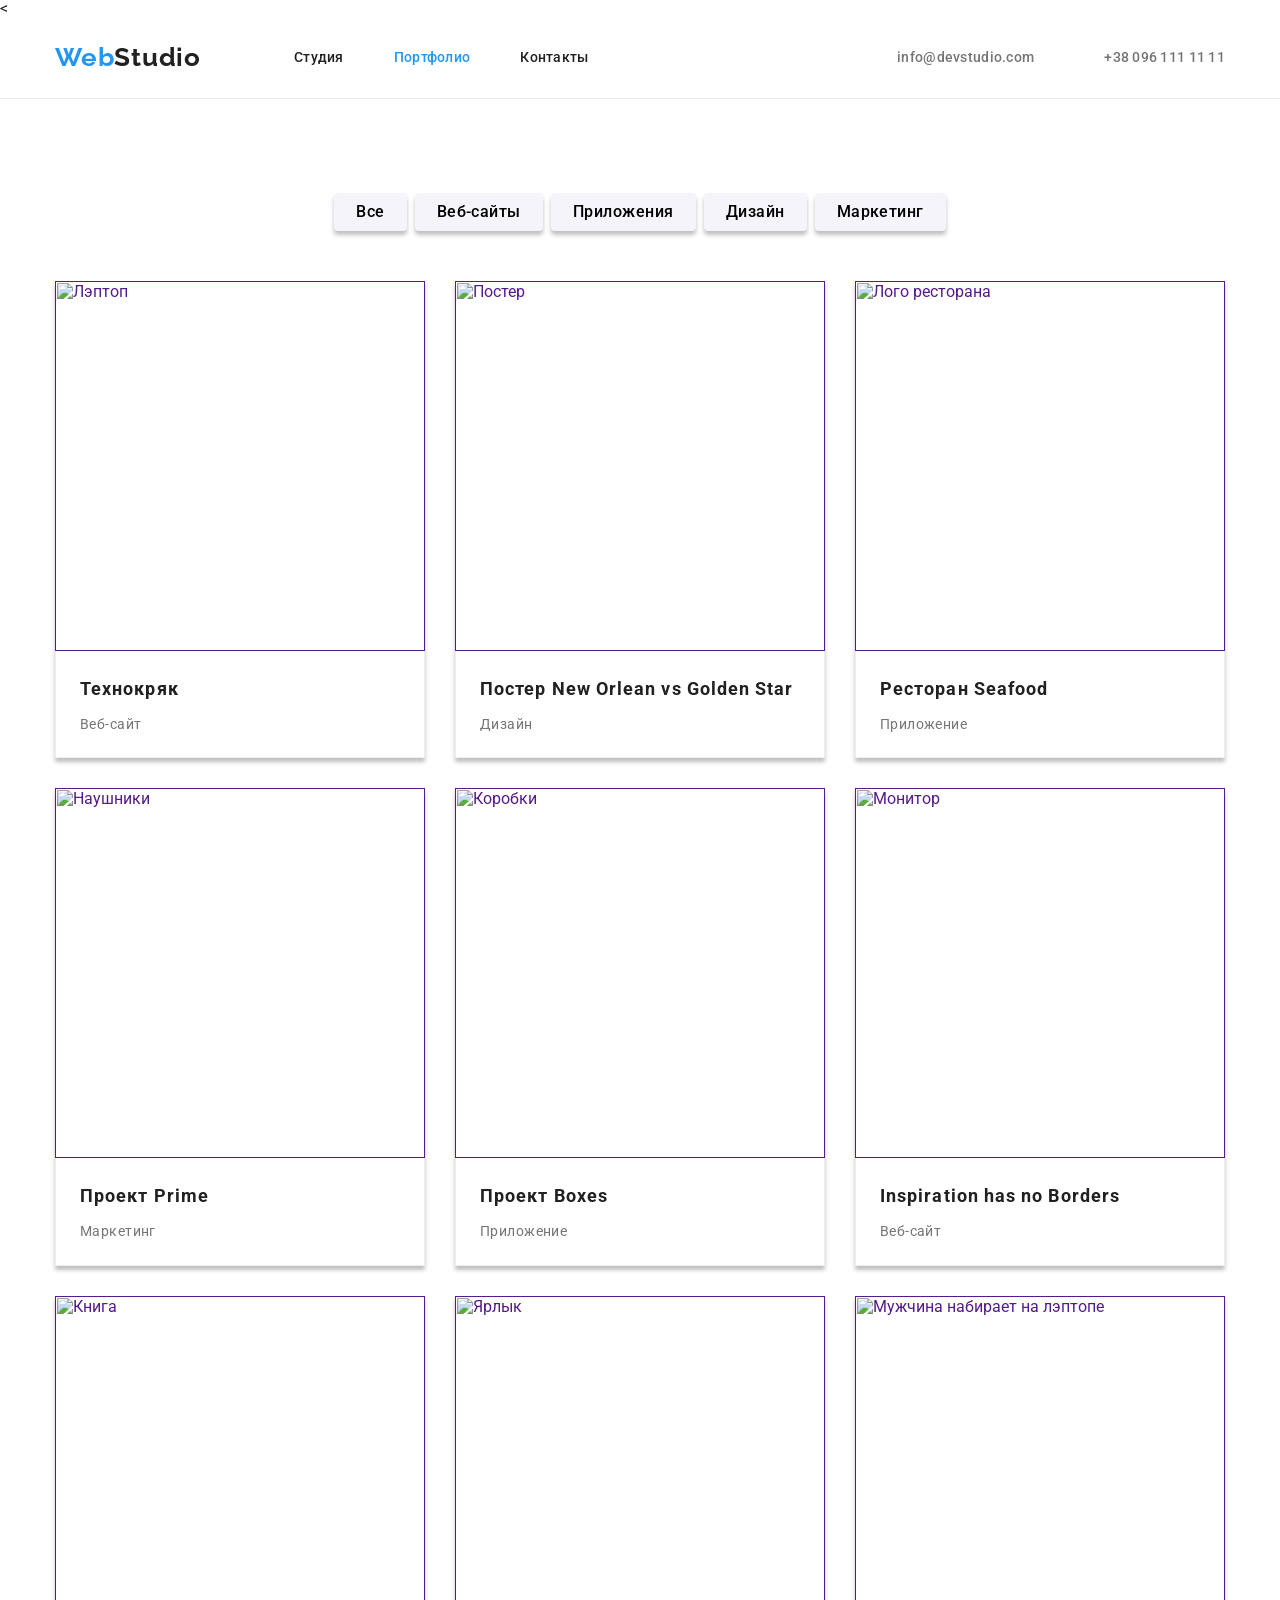
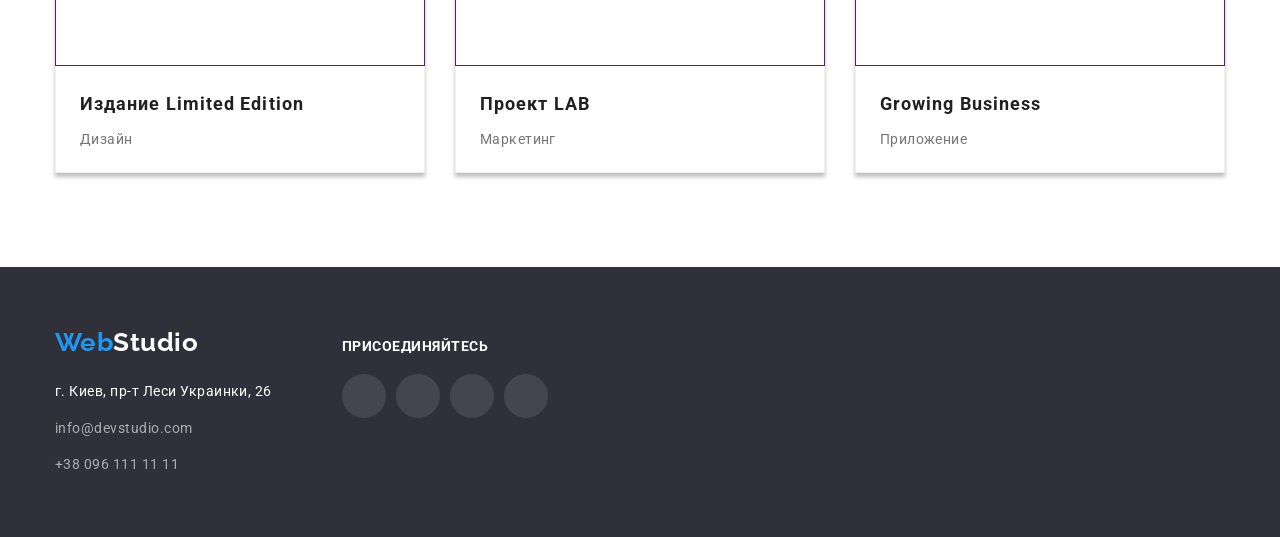
==== portfolio.html @ f44dfb3b "створює goit-markup-hw-05" ====
<<!DOCTYPE html>
<head>
  <meta charset="UTF-8" />
  <meta http-equiv="X-UA-Compatible" content="IE=edge" />
  <meta name="viewport" content="width=device-width, initial-scale=1.0" />
  <title>WebStudio</title>
  <link href="https://fonts.googleapis.com/css2?family=Raleway:wght@700&family=Roboto:wght@400;500;700;900&display=swap"
    rel="stylesheet" />
  <link rel="stylesheet" href="https://cdnjs.cloudflare.com/ajax/libs/modern-normalize/1.1.0/modern-normalize.min.css"
    integrity="sha512-wpPYUAdjBVSE4KJnH1VR1HeZfpl1ub8YT/NKx4PuQ5NmX2tKuGu6U/JRp5y+Y8XG2tV+wKQpNHVUX03MfMFn9Q=="
    crossorigin="anonymous" referrerpolicy="no-referrer" />
  <link rel="stylesheet" href="./css/styles.css" />
</head>

<body>
  <header class="header">
    <div class="container">
      <nav class="header-nav">
        <a class="header-logo link" href="./index.html" lang="en"><span class="part-logo link">Web</span>Studio</a>
        <ul class="header-list list">
          <li class="header-item">
            <a href="./index.html" class="header-link link">Студия</a>
          </li>
          <li class="header-item">
            <a href="./portfolio.html" class="header-link link current">Портфолио</a>
          </li>
          <li class="header-item">
            <a href="" class="header-link link">Контакты</a>
          </li>
        </ul>
      </nav>
      <ul class="header-contacts list">
        <li class="header-item">
          <a href="mailto:info@devstudio.com" lang="en" class="header-contacts-link link">
            <svg class="header-contacts-icon" width="16" height="12">
              <use href="./images/icon.svg#icon-mail"></use>
            </svg>info@devstudio.com</a>
        </li>
        <li class="header-item">
          <a href="tel:+380961111111" class="header-contacts-link link">
            <svg class="header-contacts-icon" width="10" height="16">
              <use href="./images/icon.svg#icon-telephone"></use>
            </svg>+38 096 111 11 11
          </a>
        </li>
      </ul>
    </div>
  </header>
  <main>
    <section class="portfolio section">
      <div class="container">
        <h1 class="visually-hidden">Портфолио</h1>
        <h2 class="visually-hidden">Фильтры</h2>
        <ul class="portfolio-buttons list">
          <li class="button-item">
            <button type="button" class="portfolio-btn">Все</button>
          </li>
          <li class="button-item">
            <button type="button" class="portfolio-btn">Веб-сайты</button>
          </li>
          <li class="button-item">
            <button type="button" class="portfolio-btn">Приложения</button>
          </li>
          <li class="button-item">
            <button type="button" class="portfolio-btn">Дизайн</button>
          </li>
          <li class="button-item">
            <button type="button" class="portfolio-btn">Маркетинг</button>
          </li>
        </ul>
        <h2 class="visually-hidden">Наши проекты</h2>
        <ul class="portfolio-list list">
          <li class="portfolio-item">
            <a href="" class="portfolio-link link">
              <img src="./images/portfolio/website-techno.jpg" alt="Лэптоп" width="370" />
              <div class="card-subscribe">
                <h3 class="porfolio-subtitle">Технокряк</h3>
                <p class="portfolio-text">Веб-сайт</p>
              </div>
            </a>
          </li>
          <li class="portfolio-item">
            <a href="" class="portfolio-link link">
              <img src="./images/portfolio/design-poster.jpg" alt="Постер" width="370" />
              <div class="card-subscribe">
                <h3 class="porfolio-subtitle">Постер New Orlean vs Golden Star</h3>
                <p class="portfolio-text">Дизайн</p>
              </div>
            </a>
          </li>
          <li class="portfolio-item">
            <a href="" class="portfolio-link link">
              <img src="./images/portfolio/app-seafood.jpg" alt="Лого ресторана" width="370" />
              <div class="card-subscribe">
                <h3 class="porfolio-subtitle">Ресторан <span lang="en">Seafood</span></h3>
                <p class="portfolio-text">Приложение</p>
              </div>
            </a>
          </li>
          <li class="portfolio-item">
            <a href="" class="portfolio-link link">
              <img src="./images/portfolio/marketing-prime.jpg" alt="Наушники" width="370" />
              <div class="card-subscribe">
                <h3 class="porfolio-subtitle">Проект <span lang="en">Prime</span></h3>
                <p class="portfolio-text">Маркетинг</p>
              </div>
            </a>
          </li>
          <li class="portfolio-item">
            <a href="" class="portfolio-link link">
              <img src="./images/portfolio/app-boxes.jpg" alt="Коробки" width="370" />
              <div class="card-subscribe">
                <h3 class="porfolio-subtitle">Проект <span lang="en">Boxes</span></h3>
                <p class="portfolio-text">Приложение</p>
              </div>
            </a>
          </li>
          <li class="portfolio-item">
            <a href="" class="portfolio-link link">
              <img src="./images/portfolio/website-inspiration.jpg" alt="Монитор" width="370" />
              <div class="card-subscribe">
                <h3 class="porfolio-subtitle" lang="en" class="porfolio-subtitle">
                  Inspiration has no Borders
                </h3>
                <p class="portfolio-text">Веб-сайт</p>
              </div>
            </a>
          </li>
          <li class="portfolio-item">
            <a href="" class="portfolio-link link">
              <img src="./images/portfolio/design-limited-edition.jpg" alt="Книга" width="370" />
              <div class="card-subscribe">
                <h3 class="porfolio-subtitle">Издание <span>Limited Edition</span></h3>
                <p class="portfolio-text">Дизайн</p>
              </div>
            </a>
          </li>
          <li class="portfolio-item">
            <a href="" class="portfolio-link link">
              <img src="./images/portfolio/marketing-lab.jpg" alt="Ярлык" width="370" />
              <div class="card-subscribe">
                <h3 class="porfolio-subtitle">Проект <span>LAB</span></h3>
                <p class="portfolio-text">Маркетинг</p>
              </div>
            </a>
          </li>
          <li class="portfolio-item">
            <a href="" class="portfolio-link link">
              <img src="./images/portfolio/app-growing-business.jpg" alt="Мужчина набирает на лэптопе" width="370" />
              <div class="card-subscribe">
                <h3 class="porfolio-subtitle" lang="en">Growing Business</h3>
                <p class="portfolio-text">Приложение</p>
              </div>
            </a>
          </li>
        </ul>
      </div>
    </section>
  </main>
  <!-- Футер -->
  <footer class="footer">
    <div class="container">
      <div class="address-container">
        <a href="./index.html" lang="en" class="footer-logo link">Web<span class="footer-part-logo link">Studio</span>
        </a>
        <address class="address">
          <ul class="footer-contacts list">
            <li class="footer-item">
              <a href="https://goo.gl/maps/UDHSJ6ALwdLbCX4F8" target="_blank" rel="noopener noreferrer"
                class="adress-link link">
                г. Киев, пр-т Леси Украинки, 26</a>
            </li>
            <li class="footer-item">
              <a href="mailto:info@devstudio.com" lang="en" class="footer-mail link">info@devstudio.com</a>
            </li>
            <li class="footer-item">
              <a href="tel:+380961111111" class="footer-tel link">+38 096 111 11 11</a>
            </li>
          </ul>
        </address>
      </div>
      <div class="join-container">
        <b class="footer-join">Присоединяйтесь</b>
        <ul class="join-social-list list">
          <li class="join-social-item">
            <a href="" class="join-social-link link">
              <svg class="join-social-icon" width="20" height="20">
                <use href="./images/icon.svg#icon-instagram"></use>
              </svg>
            </a>
          </li>
          <li class="join-social-item">
            <a href="" class="join-social-link link">
              <svg class="join-social-icon" width="20" height="20">
                <use href="./images/icon.svg#icon-twitter"></use>
              </svg>
            </a>
          </li>
          <li class="join-social-item">
            <a href="" class="join-social-link link">
              <svg class="join-social-icon" width="20" height="20">
                <use href="./images/icon.svg#icon-facebook"></use>
              </svg>
            </a>
          </li>
          <li class="join-social-item">
            <a href="" class="join-social-link link">
              <svg class="join-social-icon" width="20" height="20">
                <use href="./images/icon.svg#icon-linkedin"></use>
              </svg>
            </a>
          </li>
        </ul>
      </div>
    </div>
  </footer>
</body>
</html>
---- css/styles.css ----
:root {
    --main-text-color: #212121;
      --secondary-text-color: #757575;
      --hover-color: #2196f3;
      --logo-color: #2196f3;
      --page-background-color: #ffffff;
      --hero-background-color: #c4c4c4;
      --hero-text-color: #ffffff;
      --hero-button-background-color: #2196f3;
      --features-bg-color: #f5f4fa;
      --our-team-background-color: #f5f4fa;
      --carts-background-color: #ffffff;
      --social-hover-color: #ffffff;
      --footer-background-color: #2f303a;
      --first-footer-logo-color: #2196f3;
      --secondary-footer-logo-color: #ffffff;
      --footer-text-color: #ffffff;
      --footer-contacts-color: rgba(255, 255, 255, 0.6);
      --portfolio-button-background-color: #f5f4fa;
    }
    
    .visually-hidden {
      position: absolute;
      width: 1px;
      height: 1px;
      margin: -1px;
      border: 0;
      padding: 0;
      white-space: nowrap;
      clip-path: inset(100%);
      clip: rect(0 0 0 0);
      overflow: hidden;
    }
    
    h1,
    h2,
    h3,
    h4,
    h5,
    h6,
    p {
      margin: 0;
    }
    
    ul {
      margin: 0;
      padding-left: 0;
    }
    
    button {
      padding: 0;
    }
    
    body {
      font-family: 'Roboto', sans-serif;
      color: var(--main-text-color);
      background-color: var(--page-background-color);
    }
    
    .container {
      width: 1200px;
      padding-left: 15px;
      padding-right: 15px;
      margin: 0 auto;
    }
    
    .section {
      padding-top: 94px;
      padding-bottom: 94px;
    }
    
    .list {
      list-style: none;
    }
    
    .link {
      text-decoration: none;
    }
    
    img {
      display: block;
      height: auto;
      max-width: 100%;
    }
    
    /* Хедер */
    .header {
      padding-top: 24px;
      padding-bottom: 25px;
      border-bottom: 1px solid #ececec;
    }
    
    .header-logo {
      font-family: 'Raleway', sans-serif;
      font-weight: 700;
      font-size: 26px;
      line-height: 1.17;
      letter-spacing: 0.03em;
      color: var(--main-text-color);
      margin-right: 93px;
    }
    
    .part-logo {
      color: var(--logo-color);
    }
    
    .header .container,
    .header-list {
      display: flex;
    }
    
    .header-nav {
      display: flex;
      align-items: center;
    }
    
    .header-link {
      font-weight: 500;
      font-size: 14px;
      line-height: 1.17;
      letter-spacing: 0.02em;
      color: var(--main-text-color);
    }
    
    .header-link:hover,
    .header-link:focus,
    .header-contacts-link:hover,
    .header-contacts-link:focus,
    .header-contacts-link:hover .header-contacts-icon,
    .header-contacts-link:focus .header-contacts-icon {
      color: var(--hover-color);
    }
    
    .header-list .link.current {
      color: var(--hover-color);
    }
    
    .header-contacts {
      display: flex;
      align-items: center;
      margin-left: auto;
    }
    
    .header-item+.header-item {
      margin-left: 50px;
    }
    
    .header-contacts-link {
      display: flex;
      align-items: center;
      font-weight: 500;
      font-size: 14px;
      line-height: 1.17;
      letter-spacing: 0.02em;
      color: var(--secondary-text-color);
    }
    
    .header-contacts-icon {
      margin-right: 10px;
      fill: currentColor;
    }
    
    /* Герой */
    
    .hero {
      background-image: linear-gradient(to right, rgba(47, 48, 58, 0.4), rgba(47, 48, 58, 0.4)),
        url(../images/hero-background.jpg);
      background-color: var(--hero-background-color);
      max-width: 1600px;
      height: 600px;
      padding: 200px 0;
      margin-left: auto;
      margin-right: auto;
    }
    
    .hero-title {
      font-weight: 900;
      font-size: 44px;
      line-height: 1.36;
      text-align: center;
      letter-spacing: 0.06em;
      text-transform: uppercase;
      color: var(--hero-text-color);
      max-width: 696px;
      margin: 0 auto;
      margin-bottom: 30px;
    }
    
    .hero-button {
      color: var(--hero-text-color);
      background-color: var(--hero-button-background-color);
      cursor: pointer;
      box-shadow: 0px 4px 4px rgba(0, 0, 0, 0.15);
      text-align: center;
      letter-spacing: 0.06em;
      font-family: inherit;
      font-weight: 700;
      font-size: 16px;
      line-height: 1.88;
      text-align: center;
      letter-spacing: 0.06em;
      display: block;
      padding: 10px 32px;
      min-width: 136px;
      margin: 0 auto;
      border: 0;
      border-radius: 4px;
    }
    
    /* Особенности */
    
    .features {
      padding-bottom: 0;
    }
    
    .features-list {
      display: flex;
    }
    
    .features-item {
      width: calc((100% - 90px) / 4);
    }
    
    .features-item+.features-item {
      margin-left: 30px;
    }
    
    .features-thumb {
      display: flex;
      background-color: var(--features-bg-color);
      justify-content: center;
      align-items: center;
      border-radius: 4px;
      height: 120px;
      margin-bottom: 30px;
    }
    
    .features-subtitle {
      font-weight: 700;
      font-size: 14px;
      line-height: 1.17;
      letter-spacing: 0.03em;
      text-transform: uppercase;
    }
    
    .features-text {
      font-size: 14px;
      line-height: 1.71;
      letter-spacing: 0.03em;
      color: var(--secondary-text-color);
    }
    
    /* Чем мы занимаемся */
    
    .about-us-title {
      font-weight: 700;
      font-size: 36px;
      line-height: 1.17;
      text-align: center;
      letter-spacing: 0.03em;
      margin-bottom: 50px;
    }
    
    .about-us-list {
      display: flex;
    }
    
    .about-us-item+.about-us-item {
      margin-left: 30px;
    }
    
    /* Наша команда */
    
    .our-team {
      background-color: var(--our-team-background-color);
      line-height: 1.17;
      text-align: center;
      letter-spacing: 0.03em;
    }
    
    .our-team-title {
      font-weight: 700;
      font-size: 36px;
      margin-bottom: 50px;
    }
    
    .our-team-list {
      display: flex;
    }
    
    .our-team-item {
      background-color: var(--carts-background-color);
      border: 0px solid;
      border-bottom-left-radius: 4px;
      border-bottom-right-radius: 4px;
      box-shadow: 0px 1px 3px rgba(0, 0, 0, 0.12), 0px 1px 1px rgba(0, 0, 0, 0.14),
        0px 2px 1px rgba(0, 0, 0, 0.2);
    }
    
    .our-team-item+.our-team-item {
      margin-left: 30px;
    }
    
    .our-team-description {
      padding-top: 30px;
      padding-bottom: 30px;
    }
    
    .our-team-name {
      font-weight: 500;
      font-size: 16px;
      margin-bottom: 10px;
    }
    
    .our-team-position {
      font-size: 16px;
      color: var(--secondary-text-color);
      margin-bottom: 16px;
    }
    
    .our-team-socials-list {
      display: flex;
      margin: 0 32px;
    }
    
    .our-team-socials-item {
      width: calc((100% - 30px) / 4);
      height: 44px;
    }
    
    .our-team-socials-item+.our-team-socials-item {
      margin-left: 10px;
    }
    
    .our-team-socials-link {
      width: 100%;
      height: 100%;
      border-radius: 50%;
      display: flex;
      justify-content: center;
      align-items: center;
    }
    
    .our-team-socials-link:hover,
    .our-team-socials-link:focus {
      background-color: var(--hover-color);
    }
    
    .our-team-socials-icon {
      fill: #afb1b8;
    }
    
    .our-team-socials-link:hover .our-team-socials-icon,
    .our-team-socials-link:focus .our-team-socials-icon {
      fill: #ffffff;
    }
    
    /* Постійні клієнти */
    
    .clients-title {
      font-weight: 700;
      font-size: 36px;
      line-height: 1.17;
      letter-spacing: 3%;
      text-align: center;
      color: var(--main-text-color);
      margin-bottom: 50px;
    }
    
    .clients-list {
      display: flex;
    }
    
    .clients-item {
      width: calc((100% - 150px) / 6);
      height: 92px;
    }
    
    .clients-item+.clients-item {
      margin-left: 30px;
    }
    
    .clients-link:hover,
    .clients-link:focus {
      border: 1px solid var(--hover-color);
    }
    
    .clients-link:hover .clients-icon,
    .clients-link:focus .clients-icon {
      fill: var(--hover-color);
    }
    
    .clients-link {
      display: flex;
      justify-content: center;
      align-items: center;
      width: 100%;
      height: 100%;
      border: 1px solid #afb1b8;
      border-radius: 4px;
    }
    
    .clients-icon {
      fill: #afb1b8;
    }
    
    /* Футер */
    
    .footer {
      letter-spacing: 0.03em;
      line-height: 1.71;
      background-color: var(--footer-background-color);
      padding-top: 60px;
      padding-bottom: 60px;
    }
    
    .footer .container {
      display: flex;
      align-items: baseline;
    }
    
    .footer-logo {
      font-family: 'Raleway', sans-serif;
      font-weight: 700;
      font-size: 26px;
      line-height: 1.17;
      color: var(--first-footer-logo-color);
      display: block;
      margin-bottom: 20px;
    }
    
    .footer-part-logo {
      color: var(--secondary-footer-logo-color);
    }
    
    .footer-contacts {
      font-style: normal;
    }
    
    .footer-item+.footer-item {
      margin-top: 9px;
    }
    
    .adress-link {
      color: var(--footer-text-color);
      font-size: 14px;
    }
    
    .footer-mail,
    .footer-tel {
      color: var(--footer-contacts-color);
      font-size: 14px;
    }
    
    .adress-link:hover,
    .adress-link:focus,
    .footer-mail:hover,
    .footer-mail:focus,
    .footer-tel:hover,
    .footer-tel:focus {
      color: var(--hover-color);
    }
    
    .join-container {
      margin-left: 70px;
    }
    
    .footer-join {
      display: block;
      font-weight: 700;
      font-size: 14px;
      line-height: 1.17;
      letter-spacing: 3%;
      color: var(--footer-text-color);
      text-transform: uppercase;
      margin-bottom: 20px;
    }
    
    .join-social-list {
      display: flex;
      justify-content: center;
    }
    
    .join-social-item {
      width: 44px;
      height: 44px;
    }
    
    .join-social-item+.join-social-item {
      margin-left: 10px;
    }
    
    .join-social-link {
      display: flex;
      justify-content: center;
      align-items: center;
      width: 100%;
      height: 100%;
      border-radius: 50%;
      background-color: rgba(255, 255, 255, 0.1);
    }
    
    .join-social-link:hover,
    .join-social-link:focus {
      background-color: var(--hover-color);
    }
    
    .join-social-icon {
      fill: var(--footer-text-color);
    }
    
    .join-social-link:hover .join-social-icon,
    .join-social-link:focus .join-social-icon {
      fill: var(--social-hover-color);
    }
    
    /* Portfolio */
    
    /* Кнопки */
    
    .portfolio-buttons {
      display: flex;
      justify-content: center;
      margin-bottom: 50px;
    }
    
    .portfolio-btn {
      padding: 6px 22px;
    }
    
    .button-item+.button-item {
      margin-left: 8px;
    }
    
    .portfolio-btn {
      background-color: var(--portfolio-button-background-color);
      font-weight: 500;
      font-size: 16px;
      line-height: 1.63;
      text-align: center;
      letter-spacing: 0.03em;
      font-family: inherit;
      cursor: pointer;
      border: 0px solid;
      border-radius: 4px;
      box-shadow: 0 4px 4px 0 rgba(0, 0, 0, 0.25);
    }
    
    .portfolio-btn:hover,
    .portfolio-btn:focus {
      background-color: var(--hover-color);
      color: var(--page-background-color);
      box-shadow: 0 3px 1px 0 rgba(0, 0, 0, 0.1), 0 1px 2px 0 rgba(0, 0, 0, 0.08),
        0 2px 2px 0 rgba(0, 0, 0, 0.12);
    }
    
    /* Наши проекты */
    
    .portfolio-list {
      display: flex;
      flex-wrap: wrap;
    }
    
    .portfolio-item {
      width: calc((100% - 60px) / 3);
      margin-right: 30px;
      margin-bottom: 30px;
      justify-content: center;
    }
    
    .portfolio-item:nth-child(3n) {
      margin-right: 0;
    }
    
    .portfolio-item:nth-last-child(-n + 3) {
      margin-bottom: 0;
    }
    
    .portfolio-link {
      display: block;
      box-shadow: 0 4px 4px rgba(0, 0, 0, 0.25);
    }
    
    .portfolio-link:hover,
    .portfolio-link:focus {
      box-shadow: 0 1px 1px 0 rgba(0, 0, 0, 0.12), 0 4px 4px 0 rgba(0, 0, 0, 0.06),
        1px 4px 6px 0 rgba(0, 0, 0, 0.16);
    }
    
    .card-subscribe {
      padding: 20px 24px;
      border: 1px solid #eeeeee;
      border-top: 0;
    }
    
    .porfolio-subtitle {
      color: var(--main-text-color);
      font-weight: 700;
      font-size: 18px;
      line-height: 2;
      letter-spacing: 0.06em;
      margin-bottom: 4px;
    }
    
    .portfolio-text {
      font-size: 14px;
      line-height: 1.88;
      letter-spacing: 0.03em;
      color: var(--secondary-text-color);
    }
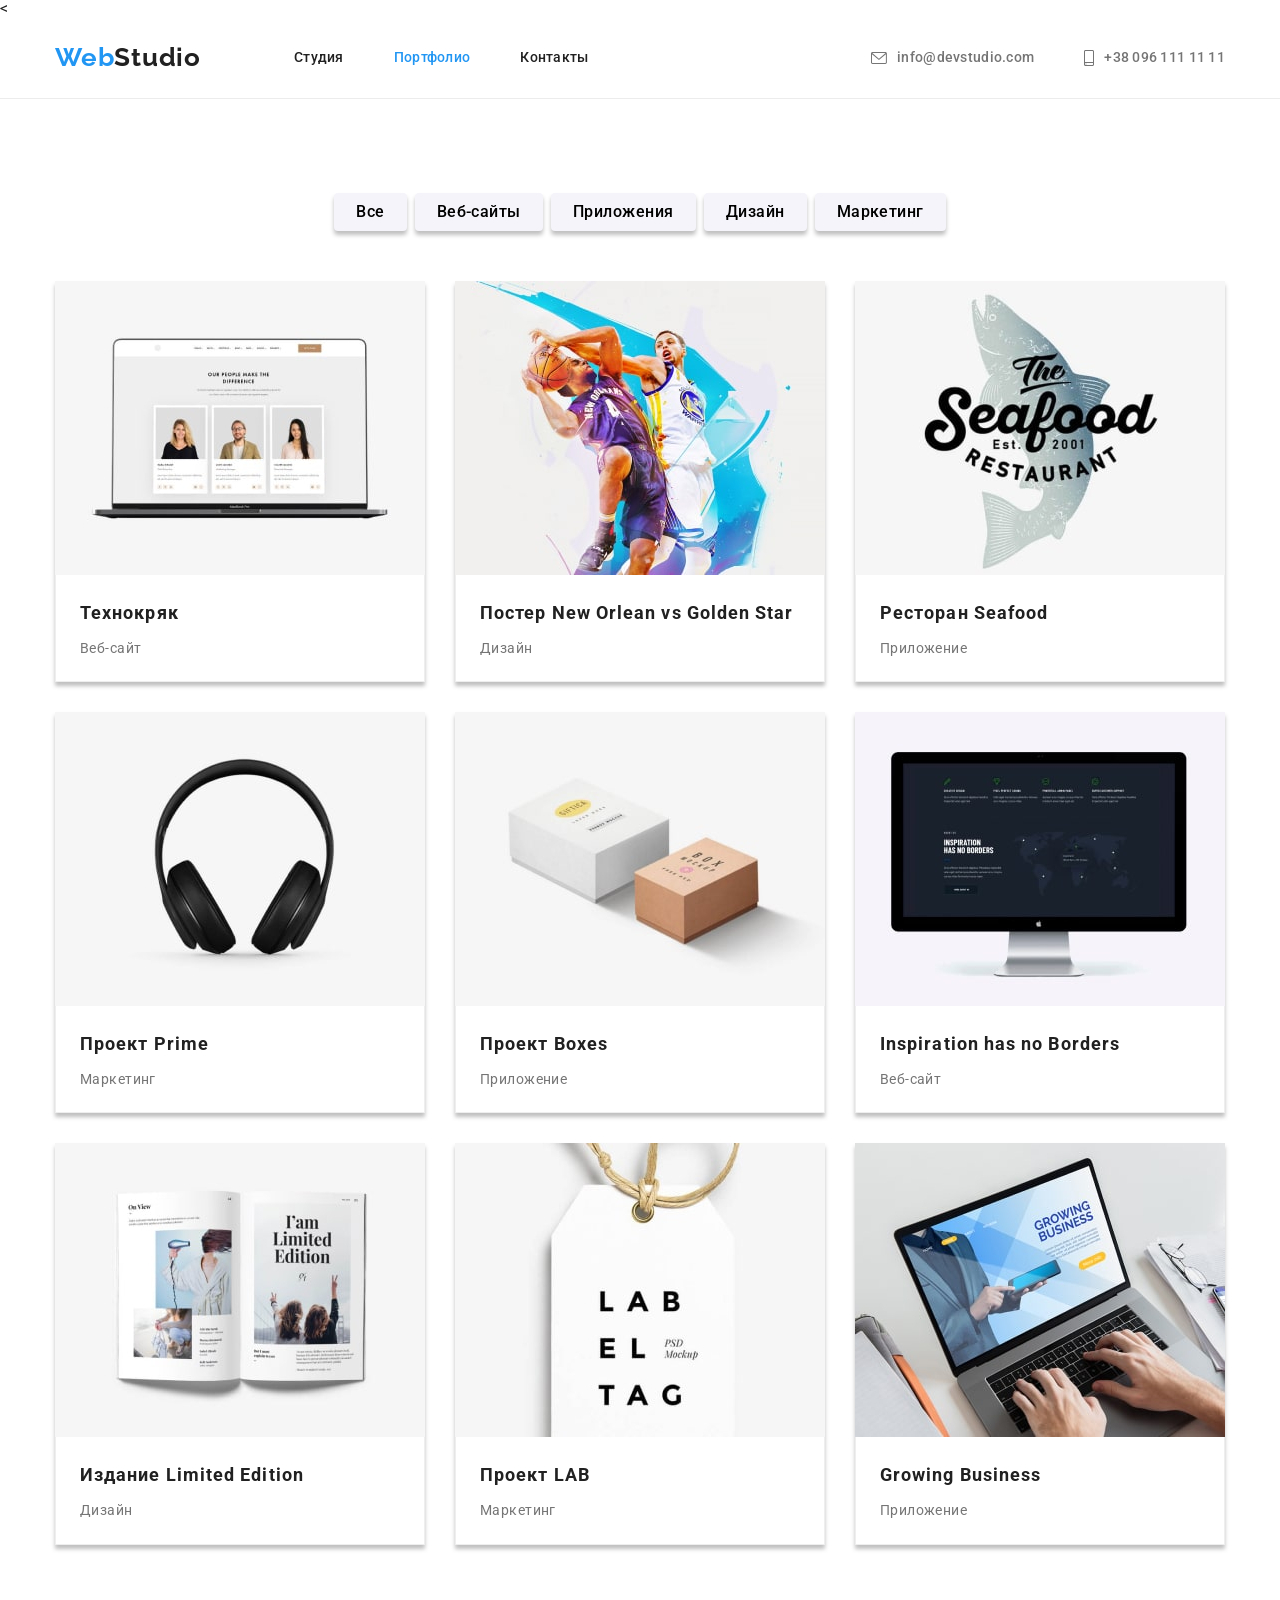
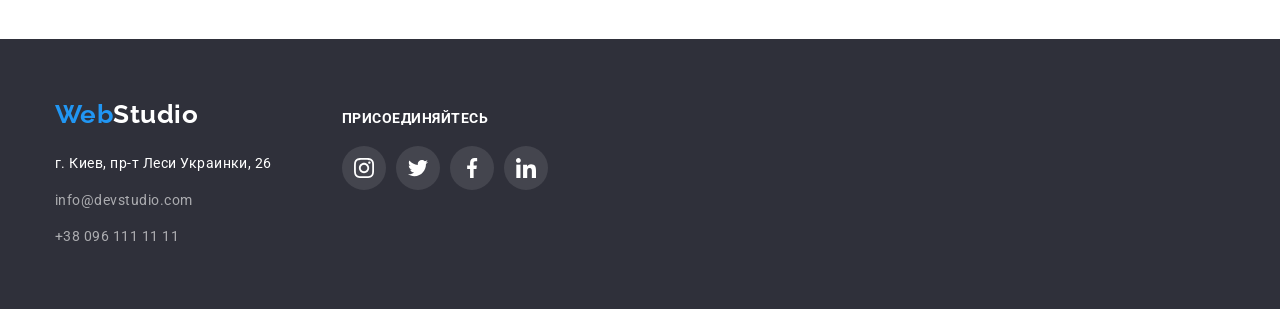
==== commit 5f2e1758: "редагує img" ====
--- a/portfolio.html
+++ b/portfolio.html
@@ -33,13 +33,13 @@
         <li class="header-item">
           <a href="mailto:info@devstudio.com" lang="en" class="header-contacts-link link">
             <svg class="header-contacts-icon" width="16" height="12">
-              <use href="./images/icon.svg#icon-mail"></use>
+              <use href="./imagessvg/symbol-defs.svg#icon-envelope-hover"></use>
             </svg>info@devstudio.com</a>
         </li>
         <li class="header-item">
           <a href="tel:+380961111111" class="header-contacts-link link">
             <svg class="header-contacts-icon" width="10" height="16">
-              <use href="./images/icon.svg#icon-telephone"></use>
+              <use href="./imagessvg/symbol-defs.svg#icon-smartphone"></use>
             </svg>+38 096 111 11 11
           </a>
         </li>
@@ -72,7 +72,7 @@
         <ul class="portfolio-list list">
           <li class="portfolio-item">
             <a href="" class="portfolio-link link">
-              <img src="./images/portfolio/website-techno.jpg" alt="Лэптоп" width="370" />
+              <img src="./images2/img-min.jpg" alt="Лэптоп" width="370" />
               <div class="card-subscribe">
                 <h3 class="porfolio-subtitle">Технокряк</h3>
                 <p class="portfolio-text">Веб-сайт</p>
@@ -81,7 +81,7 @@
           </li>
           <li class="portfolio-item">
             <a href="" class="portfolio-link link">
-              <img src="./images/portfolio/design-poster.jpg" alt="Постер" width="370" />
+              <img src="./images2/img (1)-min.jpg" alt="Постер" width="370" />
               <div class="card-subscribe">
                 <h3 class="porfolio-subtitle">Постер New Orlean vs Golden Star</h3>
                 <p class="portfolio-text">Дизайн</p>
@@ -90,7 +90,7 @@
           </li>
           <li class="portfolio-item">
             <a href="" class="portfolio-link link">
-              <img src="./images/portfolio/app-seafood.jpg" alt="Лого ресторана" width="370" />
+              <img src="./images2/img (2)-min.jpg" alt="Лого ресторана" width="370" />
               <div class="card-subscribe">
                 <h3 class="porfolio-subtitle">Ресторан <span lang="en">Seafood</span></h3>
                 <p class="portfolio-text">Приложение</p>
@@ -99,7 +99,7 @@
           </li>
           <li class="portfolio-item">
             <a href="" class="portfolio-link link">
-              <img src="./images/portfolio/marketing-prime.jpg" alt="Наушники" width="370" />
+              <img src="./images2/img (3)-min.jpg" alt="Наушники" width="370" />
               <div class="card-subscribe">
                 <h3 class="porfolio-subtitle">Проект <span lang="en">Prime</span></h3>
                 <p class="portfolio-text">Маркетинг</p>
@@ -108,7 +108,7 @@
           </li>
           <li class="portfolio-item">
             <a href="" class="portfolio-link link">
-              <img src="./images/portfolio/app-boxes.jpg" alt="Коробки" width="370" />
+              <img src="./images2/img (4)-min.jpg" alt="Коробки" width="370" />
               <div class="card-subscribe">
                 <h3 class="porfolio-subtitle">Проект <span lang="en">Boxes</span></h3>
                 <p class="portfolio-text">Приложение</p>
@@ -117,7 +117,7 @@
           </li>
           <li class="portfolio-item">
             <a href="" class="portfolio-link link">
-              <img src="./images/portfolio/website-inspiration.jpg" alt="Монитор" width="370" />
+              <img src="./images2/img (5)-min.jpg" alt="Монитор" width="370" />
               <div class="card-subscribe">
                 <h3 class="porfolio-subtitle" lang="en" class="porfolio-subtitle">
                   Inspiration has no Borders
@@ -128,7 +128,7 @@
           </li>
           <li class="portfolio-item">
             <a href="" class="portfolio-link link">
-              <img src="./images/portfolio/design-limited-edition.jpg" alt="Книга" width="370" />
+              <img src="./images2/img (6)-min.jpg" alt="Книга" width="370" />
               <div class="card-subscribe">
                 <h3 class="porfolio-subtitle">Издание <span>Limited Edition</span></h3>
                 <p class="portfolio-text">Дизайн</p>
@@ -137,7 +137,7 @@
           </li>
           <li class="portfolio-item">
             <a href="" class="portfolio-link link">
-              <img src="./images/portfolio/marketing-lab.jpg" alt="Ярлык" width="370" />
+              <img src="./images2/img (7)-min.jpg" alt="Ярлык" width="370" />
               <div class="card-subscribe">
                 <h3 class="porfolio-subtitle">Проект <span>LAB</span></h3>
                 <p class="portfolio-text">Маркетинг</p>
@@ -146,7 +146,7 @@
           </li>
           <li class="portfolio-item">
             <a href="" class="portfolio-link link">
-              <img src="./images/portfolio/app-growing-business.jpg" alt="Мужчина набирает на лэптопе" width="370" />
+              <img src="./images2/img (8)-min.jpg" alt="Мужчина набирает на лэптопе" width="370" />
               <div class="card-subscribe">
                 <h3 class="porfolio-subtitle" lang="en">Growing Business</h3>
                 <p class="portfolio-text">Приложение</p>
@@ -185,28 +185,28 @@
           <li class="join-social-item">
             <a href="" class="join-social-link link">
               <svg class="join-social-icon" width="20" height="20">
-                <use href="./images/icon.svg#icon-instagram"></use>
-              </svg>
-            </a>
-          </li>
-          <li class="join-social-item">
-            <a href="" class="join-social-link link">
-              <svg class="join-social-icon" width="20" height="20">
-                <use href="./images/icon.svg#icon-twitter"></use>
-              </svg>
-            </a>
-          </li>
-          <li class="join-social-item">
-            <a href="" class="join-social-link link">
-              <svg class="join-social-icon" width="20" height="20">
-                <use href="./images/icon.svg#icon-facebook"></use>
-              </svg>
-            </a>
-          </li>
-          <li class="join-social-item">
-            <a href="" class="join-social-link link">
-              <svg class="join-social-icon" width="20" height="20">
-                <use href="./images/icon.svg#icon-linkedin"></use>
+                <use href="./imagessvg/symbol-defs.svg#icon-instagram"></use>
+              </svg>
+            </a>
+          </li>
+          <li class="join-social-item">
+            <a href="" class="join-social-link link">
+              <svg class="join-social-icon" width="20" height="20">
+                <use href="./imagessvg/symbol-defs.svg#icon-twitter"></use>
+              </svg>
+            </a>
+          </li>
+          <li class="join-social-item">
+            <a href="" class="join-social-link link">
+              <svg class="join-social-icon" width="20" height="20">
+                <use href="./imagessvg/symbol-defs.svg#icon-facebook"></use>
+              </svg>
+            </a>
+          </li>
+          <li class="join-social-item">
+            <a href="" class="join-social-link link">
+              <svg class="join-social-icon" width="20" height="20">
+                <use href="./imagessvg/symbol-defs.svg#icon-linkedin"></use>
               </svg>
             </a>
           </li>
--- a/css/styles.css
+++ b/css/styles.css
@@ -164,7 +164,7 @@
     
     .hero {
       background-image: linear-gradient(to right, rgba(47, 48, 58, 0.4), rgba(47, 48, 58, 0.4)),
-        url(../images/hero-background.jpg);
+        url(../images2/baner.jpg);
       background-color: var(--hero-background-color);
       max-width: 1600px;
       height: 600px;
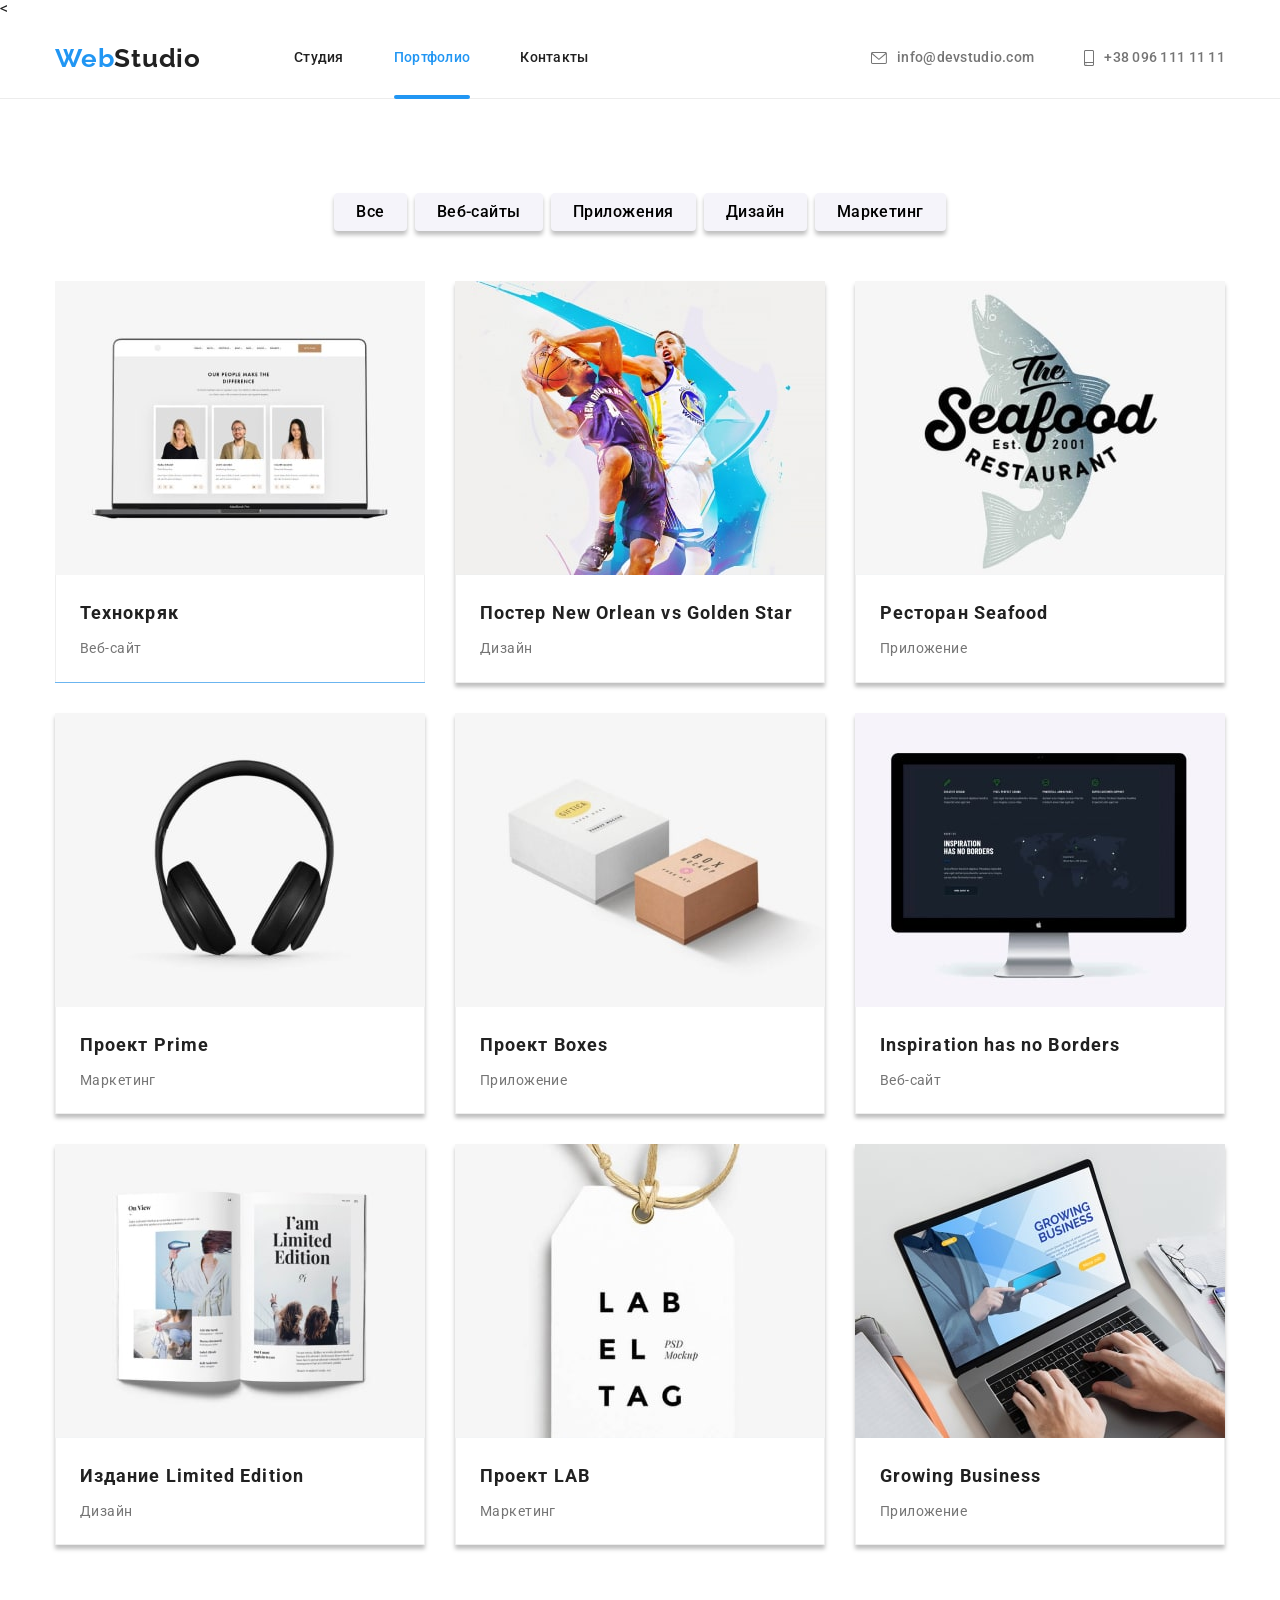
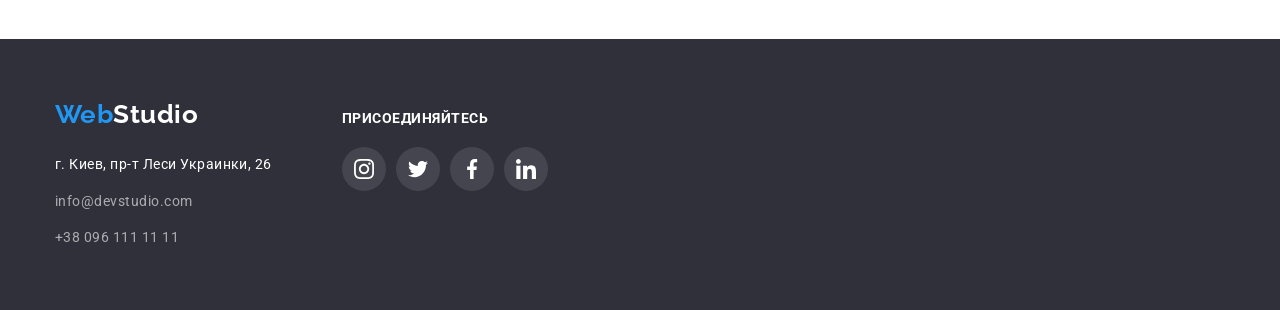
==== commit 02e13271: "додає вспливаючі вікна в портфольйо та заказати послугу вікно" ====
--- a/portfolio.html
+++ b/portfolio.html
@@ -72,7 +72,15 @@
         <ul class="portfolio-list list">
           <li class="portfolio-item">
             <a href="" class="portfolio-link link">
-              <img src="./images2/img-min.jpg" alt="Лэптоп" width="370" />
+              <div class="portfolio-image-thumb">
+                <img src="./images2/img-min.jpg" alt="Лэптоп" width="370" />
+                <div class="portfolio-overlay">
+                  <p class="portfolio-overlay-text">
+                    Ресурс предлагает комплексные предложения с разным уровнем функционала и
+                    сервисов. Все это позволит посетителю получить исчерпывающие сведения о
+                    компании или частном лице.
+                  </p>
+                </div>
               <div class="card-subscribe">
                 <h3 class="porfolio-subtitle">Технокряк</h3>
                 <p class="portfolio-text">Веб-сайт</p>
@@ -81,7 +89,16 @@
           </li>
           <li class="portfolio-item">
             <a href="" class="portfolio-link link">
-              <img src="./images2/img (1)-min.jpg" alt="Постер" width="370" />
+              <div class="portfolio-image-thumb">
+                <img src="./images2/img (1)-min.jpg" alt="Постер" width="370" />
+                <div class="portfolio-overlay">
+                  <p class="portfolio-overlay-text">
+                    Ресурс предлагает комплексные предложения с разным уровнем функционала и
+                    сервисов. Все это позволит посетителю получить исчерпывающие сведения о
+                    компании или частном лице.
+                  </p>
+                </div>
+              </div>
               <div class="card-subscribe">
                 <h3 class="porfolio-subtitle">Постер New Orlean vs Golden Star</h3>
                 <p class="portfolio-text">Дизайн</p>
@@ -90,7 +107,16 @@
           </li>
           <li class="portfolio-item">
             <a href="" class="portfolio-link link">
-              <img src="./images2/img (2)-min.jpg" alt="Лого ресторана" width="370" />
+              <div class="portfolio-image-thumb">
+                <img src="./images2/img (2)-min.jpg" alt="Лого ресторана" width="370" />
+                <div class="portfolio-overlay">
+                  <p class="portfolio-overlay-text">
+                    Ресурс предлагает комплексные предложения с разным уровнем функционала и
+                    сервисов. Все это позволит посетителю получить исчерпывающие сведения о
+                    компании или частном лице.
+                  </p>
+                </div>
+              </div>
               <div class="card-subscribe">
                 <h3 class="porfolio-subtitle">Ресторан <span lang="en">Seafood</span></h3>
                 <p class="portfolio-text">Приложение</p>
@@ -99,7 +125,16 @@
           </li>
           <li class="portfolio-item">
             <a href="" class="portfolio-link link">
-              <img src="./images2/img (3)-min.jpg" alt="Наушники" width="370" />
+              <div class="portfolio-image-thumb">
+                <img src="./images2/img (3)-min.jpg" alt="Постер" width="370" />
+                <div class="portfolio-overlay">
+                  <p class="portfolio-overlay-text">
+                    Ресурс предлагает комплексные предложения с разным уровнем функционала и
+                    сервисов. Все это позволит посетителю получить исчерпывающие сведения о
+                    компании или частном лице.
+                  </p>
+                </div>
+              </div>
               <div class="card-subscribe">
                 <h3 class="porfolio-subtitle">Проект <span lang="en">Prime</span></h3>
                 <p class="portfolio-text">Маркетинг</p>
@@ -108,7 +143,16 @@
           </li>
           <li class="portfolio-item">
             <a href="" class="portfolio-link link">
-              <img src="./images2/img (4)-min.jpg" alt="Коробки" width="370" />
+              <div class="portfolio-image-thumb">
+                <img src="./images2/img (4)-min.jpg" alt="Коробки" width="370" />
+                <div class="portfolio-overlay">
+                  <p class="portfolio-overlay-text">
+                    Ресурс предлагает комплексные предложения с разным уровнем функционала и
+                    сервисов. Все это позволит посетителю получить исчерпывающие сведения о
+                    компании или частном лице.
+                  </p>
+                </div>
+              </div>
               <div class="card-subscribe">
                 <h3 class="porfolio-subtitle">Проект <span lang="en">Boxes</span></h3>
                 <p class="portfolio-text">Приложение</p>
@@ -117,7 +161,16 @@
           </li>
           <li class="portfolio-item">
             <a href="" class="portfolio-link link">
-              <img src="./images2/img (5)-min.jpg" alt="Монитор" width="370" />
+              <div class="portfolio-image-thumb">
+                <img src="./images2/img (5)-min.jpg" alt="Монитор" width="370" />
+                <div class="portfolio-overlay">
+                  <p class="portfolio-overlay-text">
+                    Ресурс предлагает комплексные предложения с разным уровнем функционала и
+                    сервисов. Все это позволит посетителю получить исчерпывающие сведения о
+                    компании или частном лице.
+                  </p>
+                </div>
+              </div>
               <div class="card-subscribe">
                 <h3 class="porfolio-subtitle" lang="en" class="porfolio-subtitle">
                   Inspiration has no Borders
@@ -128,7 +181,16 @@
           </li>
           <li class="portfolio-item">
             <a href="" class="portfolio-link link">
-              <img src="./images2/img (6)-min.jpg" alt="Книга" width="370" />
+              <div class="portfolio-image-thumb">
+                <img src="./images2/img (6)-min.jpg" alt="Коробки" width="370" />
+                <div class="portfolio-overlay">
+                  <p class="portfolio-overlay-text">
+                    Ресурс предлагает комплексные предложения с разным уровнем функционала и
+                    сервисов. Все это позволит посетителю получить исчерпывающие сведения о
+                    компании или частном лице.
+                  </p>
+                </div>
+              </div>
               <div class="card-subscribe">
                 <h3 class="porfolio-subtitle">Издание <span>Limited Edition</span></h3>
                 <p class="portfolio-text">Дизайн</p>
@@ -137,7 +199,16 @@
           </li>
           <li class="portfolio-item">
             <a href="" class="portfolio-link link">
-              <img src="./images2/img (7)-min.jpg" alt="Ярлык" width="370" />
+              <div class="portfolio-image-thumb">
+                <img src="./images2/img (7)-min.jpg" alt="Коробки" width="370" />
+                <div class="portfolio-overlay">
+                  <p class="portfolio-overlay-text">
+                    Ресурс предлагает комплексные предложения с разным уровнем функционала и
+                    сервисов. Все это позволит посетителю получить исчерпывающие сведения о
+                    компании или частном лице.
+                  </p>
+                </div>
+              </div>
               <div class="card-subscribe">
                 <h3 class="porfolio-subtitle">Проект <span>LAB</span></h3>
                 <p class="portfolio-text">Маркетинг</p>
@@ -146,7 +217,16 @@
           </li>
           <li class="portfolio-item">
             <a href="" class="portfolio-link link">
-              <img src="./images2/img (8)-min.jpg" alt="Мужчина набирает на лэптопе" width="370" />
+              <div class="portfolio-image-thumb">
+                <img src="./images2/img (8)-min.jpg" alt="Коробки" width="370" />
+                <div class="portfolio-overlay">
+                  <p class="portfolio-overlay-text">
+                    Ресурс предлагает комплексные предложения с разным уровнем функционала и
+                    сервисов. Все это позволит посетителю получить исчерпывающие сведения о
+                    компании или частном лице.
+                  </p>
+                </div>
+              </div>
               <div class="card-subscribe">
                 <h3 class="porfolio-subtitle" lang="en">Growing Business</h3>
                 <p class="portfolio-text">Приложение</p>
--- a/css/styles.css
+++ b/css/styles.css
@@ -1,610 +1,769 @@
 :root {
-    --main-text-color: #212121;
-      --secondary-text-color: #757575;
-      --hover-color: #2196f3;
-      --logo-color: #2196f3;
-      --page-background-color: #ffffff;
-      --hero-background-color: #c4c4c4;
-      --hero-text-color: #ffffff;
-      --hero-button-background-color: #2196f3;
-      --features-bg-color: #f5f4fa;
-      --our-team-background-color: #f5f4fa;
-      --carts-background-color: #ffffff;
-      --social-hover-color: #ffffff;
-      --footer-background-color: #2f303a;
-      --first-footer-logo-color: #2196f3;
-      --secondary-footer-logo-color: #ffffff;
-      --footer-text-color: #ffffff;
-      --footer-contacts-color: rgba(255, 255, 255, 0.6);
-      --portfolio-button-background-color: #f5f4fa;
-    }
-    
-    .visually-hidden {
-      position: absolute;
-      width: 1px;
-      height: 1px;
-      margin: -1px;
-      border: 0;
-      padding: 0;
-      white-space: nowrap;
-      clip-path: inset(100%);
-      clip: rect(0 0 0 0);
-      overflow: hidden;
-    }
-    
-    h1,
-    h2,
-    h3,
-    h4,
-    h5,
-    h6,
-    p {
-      margin: 0;
-    }
-    
-    ul {
-      margin: 0;
-      padding-left: 0;
-    }
-    
-    button {
-      padding: 0;
-    }
-    
-    body {
-      font-family: 'Roboto', sans-serif;
-      color: var(--main-text-color);
-      background-color: var(--page-background-color);
-    }
-    
-    .container {
-      width: 1200px;
-      padding-left: 15px;
-      padding-right: 15px;
-      margin: 0 auto;
-    }
-    
-    .section {
-      padding-top: 94px;
-      padding-bottom: 94px;
-    }
-    
-    .list {
-      list-style: none;
-    }
-    
-    .link {
-      text-decoration: none;
-    }
-    
-    img {
-      display: block;
-      height: auto;
-      max-width: 100%;
-    }
+--main-text-color: #212121;
+--secondary-text-color: #757575;
+--third-text-color: #ffffff;
+--main-hover-color: #2196f3;
+--secondary-hover-color: #ffffff;
+--logo-color: #2196f3;
+--main-bg-color: #ffffff;
+--secondary-bg-color: #f5f4fa;
+--hero-bg-color: #2f303a;
+--main-button-bg-color: #2196f3;
+--secondary-button-bg-color: #f5f4fa;
+--footer-background-color: #2f303a;
+--footer-contacts-color: rgba(255, 255, 255, 0.6);
+--about-us-thumb-bg-color: rgba(47, 48, 58, 0.8);
+}
+    
+.visually-hidden {
+  position: absolute;
+  width: 1px;
+  height: 1px;
+  margin: -1px;
+  border: 0;
+  padding: 0;
+  white-space: nowrap;
+  clip-path: inset(100%);
+  clip: rect(0 0 0 0);
+  overflow: hidden;
+}
+    
+h1,
+h2,
+h3,
+h4,
+h5,
+h6,
+p {
+  margin: 0;
+}
+    
+ul {
+  margin: 0;
+  padding-left: 0;
+}
+    
+button {
+  padding: 0;
+}
+    
+body {
+  font-family: 'Roboto', sans-serif;
+  color: var(--main-text-color);
+  background-color: var(--main-bg-color);
+}
+    
+.container {
+  width: 1200px;
+  padding-left: 15px;
+  padding-right: 15px;
+  margin: 0 auto;
+}
+    
+.section {
+  padding-top: 94px;
+  padding-bottom: 94px;
+}
+    
+.list {
+  list-style: none;
+}
+    
+.link {
+  text-decoration: none;
+}
+    
+img {
+  display: block;
+  height: auto;
+   max-width: 100%;
+}
     
     /* Хедер */
-    .header {
-      padding-top: 24px;
-      padding-bottom: 25px;
-      border-bottom: 1px solid #ececec;
-    }
-    
-    .header-logo {
-      font-family: 'Raleway', sans-serif;
-      font-weight: 700;
-      font-size: 26px;
-      line-height: 1.17;
-      letter-spacing: 0.03em;
-      color: var(--main-text-color);
-      margin-right: 93px;
-    }
-    
-    .part-logo {
-      color: var(--logo-color);
-    }
-    
-    .header .container,
-    .header-list {
-      display: flex;
-    }
-    
-    .header-nav {
-      display: flex;
-      align-items: center;
-    }
-    
-    .header-link {
-      font-weight: 500;
-      font-size: 14px;
-      line-height: 1.17;
-      letter-spacing: 0.02em;
-      color: var(--main-text-color);
-    }
-    
-    .header-link:hover,
-    .header-link:focus,
-    .header-contacts-link:hover,
-    .header-contacts-link:focus,
-    .header-contacts-link:hover .header-contacts-icon,
-    .header-contacts-link:focus .header-contacts-icon {
-      color: var(--hover-color);
-    }
-    
-    .header-list .link.current {
-      color: var(--hover-color);
-    }
-    
-    .header-contacts {
-      display: flex;
-      align-items: center;
-      margin-left: auto;
-    }
-    
-    .header-item+.header-item {
-      margin-left: 50px;
-    }
-    
-    .header-contacts-link {
-      display: flex;
-      align-items: center;
-      font-weight: 500;
-      font-size: 14px;
-      line-height: 1.17;
-      letter-spacing: 0.02em;
-      color: var(--secondary-text-color);
-    }
-    
-    .header-contacts-icon {
-      margin-right: 10px;
-      fill: currentColor;
-    }
+.header {
+  border-bottom: 1px solid #ececec;
+}
+    
+.header-logo {
+  font-family: 'Raleway', sans-serif;
+  font-weight: 700;
+  font-size: 26px;
+  line-height: 1.19;
+  letter-spacing: 0.03em;
+  color: var(--main-text-color);
+  margin-right: 93px;
+}
+    
+.part-logo {
+  color: var(--logo-color);
+}
+    
+.header .container {
+  display: flex;
+}
+
+.header-list {
+  display: flex;
+  align-items: baseline;
+}
+    
+.header-nav {
+  display: flex;
+  align-items: center;
+}
+    
+.header-link {
+  font-weight: 500;
+  font-size: 14px;
+  line-height: 1.14;
+  letter-spacing: 0.02em;
+  padding-top: 32px;
+  padding-bottom: 32px;
+  color: var(--main-text-color);
+  transition: color 250ms cubic-bezier(0.4, 0, 0.2, 1);
+}
+
+.header-contacts-link {
+  transition: color 250ms cubic-bezier(0.4, 0, 0.2, 1);
+}
+
+.header-contacts-link .header-contacts-icon {
+  transition: color 250ms cubic-bezier(0.4, 0, 0.2, 1);
+}
+    
+.header-link:hover,
+.header-link:focus,
+.header-contacts-link:hover,
+.header-contacts-link:focus,
+.header-contacts-link:hover .header-contacts-icon,
+.header-contacts-link:focus .header-contacts-icon {
+  color: var(--main-hover-color);
+}
+    
+.header-list .link.current {
+  position: relative;
+  display: flex;
+  justify-content: center;
+  align-items: flex-end;
+  color: var(--main-hover-color);
+}
+
+.header-list .link.current::after {
+  position: absolute;
+  content: '';
+  width: 100%;
+  height: 4px;
+  border-radius: 2px;
+  background-color: var(--main-hover-color);
+  bottom: -1px;
+  left: 0;
+  }
+    
+.header-contacts {
+  display: flex;
+  align-items: center;
+  margin-left: auto;
+}
+    
+.header-item+.header-item {
+  margin-left: 50px;
+}
+    
+.header-contacts-link {
+  display: flex;
+  align-items: center;
+  font-weight: 500;
+  font-size: 14px;
+  line-height: 1.14;
+  letter-spacing: 0.02em;
+  color: var(--secondary-text-color);
+}
+    
+.header-contacts-icon {
+  margin-right: 10px;
+  fill: currentColor;
+}
     
     /* Герой */
     
-    .hero {
-      background-image: linear-gradient(to right, rgba(47, 48, 58, 0.4), rgba(47, 48, 58, 0.4)),
-        url(../images2/baner.jpg);
-      background-color: var(--hero-background-color);
-      max-width: 1600px;
-      height: 600px;
-      padding: 200px 0;
-      margin-left: auto;
-      margin-right: auto;
-    }
-    
-    .hero-title {
-      font-weight: 900;
-      font-size: 44px;
-      line-height: 1.36;
-      text-align: center;
-      letter-spacing: 0.06em;
-      text-transform: uppercase;
-      color: var(--hero-text-color);
-      max-width: 696px;
-      margin: 0 auto;
-      margin-bottom: 30px;
-    }
-    
-    .hero-button {
-      color: var(--hero-text-color);
-      background-color: var(--hero-button-background-color);
-      cursor: pointer;
-      box-shadow: 0px 4px 4px rgba(0, 0, 0, 0.15);
-      text-align: center;
-      letter-spacing: 0.06em;
-      font-family: inherit;
-      font-weight: 700;
-      font-size: 16px;
-      line-height: 1.88;
-      text-align: center;
-      letter-spacing: 0.06em;
-      display: block;
-      padding: 10px 32px;
-      min-width: 136px;
-      margin: 0 auto;
-      border: 0;
-      border-radius: 4px;
-    }
+.hero {
+  background-image: linear-gradient(to right, rgba(47, 48, 58, 0.4), rgba(47, 48, 58, 0.4)),
+    url(../images2/baner.jpg);
+  background-color: var(--hero-bg-color);
+  max-width: 1600px;
+  height: 600px;
+  padding: 200px 0;
+  margin-left: auto;
+  margin-right: auto;
+}
+    
+.hero-title {
+  font-weight: 900;
+  font-size: 44px;
+  line-height: 1.36;
+  text-align: center;
+  letter-spacing: 0.06em;
+  text-transform: uppercase;
+  color: var(--third-text-color);
+  max-width: 696px;
+  margin: 0 auto;
+  margin-bottom: 30px;
+}
+    
+.hero-button {
+  color: var(--third-text-color);
+  background-color: var(--main-button-bg-color);
+  cursor: pointer;
+  box-shadow: 0px 4px 4px rgba(0, 0, 0, 0.15);
+  text-align: center;
+  letter-spacing: 0.06em;
+  font-family: inherit;
+  font-weight: 700;
+  font-size: 16px;
+  line-height: 1.88;
+  text-align: center;
+  letter-spacing: 0.06em;
+  display: block;
+  padding: 10px 32px;
+  min-width: 136px;
+  margin: 0 auto;
+  border: 0;
+  border-radius: 4px;
+}
     
     /* Особенности */
     
-    .features {
-      padding-bottom: 0;
-    }
-    
-    .features-list {
-      display: flex;
-    }
-    
-    .features-item {
-      width: calc((100% - 90px) / 4);
-    }
-    
-    .features-item+.features-item {
-      margin-left: 30px;
-    }
-    
-    .features-thumb {
-      display: flex;
-      background-color: var(--features-bg-color);
-      justify-content: center;
-      align-items: center;
-      border-radius: 4px;
-      height: 120px;
-      margin-bottom: 30px;
-    }
-    
-    .features-subtitle {
-      font-weight: 700;
-      font-size: 14px;
-      line-height: 1.17;
-      letter-spacing: 0.03em;
-      text-transform: uppercase;
-    }
-    
-    .features-text {
-      font-size: 14px;
-      line-height: 1.71;
-      letter-spacing: 0.03em;
-      color: var(--secondary-text-color);
-    }
+.features {
+  padding-bottom: 0;
+}
+    
+.features-list {
+  display: flex;
+}
+    
+.features-item {
+  width: calc((100% - 90px) / 4);
+}
+    
+.features-item+.features-item {
+  margin-left: 30px;
+}
+    
+.features-thumb {
+  display: flex;
+  background-color: var(--secondary-bg-color);
+  justify-content: center;
+  align-items: center;
+  border-radius: 4px;
+  height: 120px;
+  margin-bottom: 30px;
+}
+    
+.features-subtitle {
+  font-weight: 700;
+  font-size: 14px;
+  line-height: 1.14;
+  letter-spacing: 0.03em;
+  text-transform: uppercase;
+}
+    
+.features-text {
+  font-size: 14px;
+  line-height: 1.71;
+  letter-spacing: 0.03em;
+  color: var(--secondary-text-color);
+}
     
     /* Чем мы занимаемся */
     
-    .about-us-title {
-      font-weight: 700;
-      font-size: 36px;
-      line-height: 1.17;
-      text-align: center;
-      letter-spacing: 0.03em;
-      margin-bottom: 50px;
-    }
-    
-    .about-us-list {
-      display: flex;
-    }
-    
-    .about-us-item+.about-us-item {
-      margin-left: 30px;
-    }
+.about-us-title {
+  font-weight: 700;
+  font-size: 36px;
+  line-height: 1.17;
+  text-align: center;
+  letter-spacing: 0.03em;
+  margin-bottom: 50px;
+}
+
+.about-us-list {
+  display: flex;
+}
+
+.about-us-item {
+  position: relative;
+}
+
+.about-us-item+.about-us-item {
+  margin-left: 30px;
+}
+
+.about-us-thumb {
+  position: absolute;
+  bottom: 0;
+  display: flex;
+  justify-content: center;
+  align-items: center;
+  width: 100%;
+  height: 70px;
+  background-color: var(--about-us-thumb-bg-color);
+  border: 1px solid #000000;
+  box-shadow: 0px 4px 4px 0px rgba(0, 0, 0, 0.25);
+}
+
+.about-us-description {
+  font-style: 700;
+  font-size: 14px;
+  line-height: 1.14;
+  letter-spacing: 3%;
+  color: var(--third-text-color);
+  text-transform: uppercase;
+}
     
     /* Наша команда */
     
-    .our-team {
-      background-color: var(--our-team-background-color);
-      line-height: 1.17;
-      text-align: center;
-      letter-spacing: 0.03em;
-    }
-    
-    .our-team-title {
-      font-weight: 700;
-      font-size: 36px;
-      margin-bottom: 50px;
-    }
-    
-    .our-team-list {
-      display: flex;
-    }
-    
-    .our-team-item {
-      background-color: var(--carts-background-color);
-      border: 0px solid;
-      border-bottom-left-radius: 4px;
-      border-bottom-right-radius: 4px;
-      box-shadow: 0px 1px 3px rgba(0, 0, 0, 0.12), 0px 1px 1px rgba(0, 0, 0, 0.14),
-        0px 2px 1px rgba(0, 0, 0, 0.2);
-    }
-    
-    .our-team-item+.our-team-item {
-      margin-left: 30px;
-    }
-    
-    .our-team-description {
-      padding-top: 30px;
-      padding-bottom: 30px;
-    }
-    
-    .our-team-name {
-      font-weight: 500;
-      font-size: 16px;
-      margin-bottom: 10px;
-    }
-    
-    .our-team-position {
-      font-size: 16px;
-      color: var(--secondary-text-color);
-      margin-bottom: 16px;
-    }
-    
-    .our-team-socials-list {
-      display: flex;
-      margin: 0 32px;
-    }
-    
-    .our-team-socials-item {
-      width: calc((100% - 30px) / 4);
-      height: 44px;
-    }
-    
-    .our-team-socials-item+.our-team-socials-item {
-      margin-left: 10px;
-    }
-    
-    .our-team-socials-link {
-      width: 100%;
-      height: 100%;
-      border-radius: 50%;
-      display: flex;
-      justify-content: center;
-      align-items: center;
-    }
-    
-    .our-team-socials-link:hover,
-    .our-team-socials-link:focus {
-      background-color: var(--hover-color);
-    }
-    
-    .our-team-socials-icon {
-      fill: #afb1b8;
-    }
-    
-    .our-team-socials-link:hover .our-team-socials-icon,
-    .our-team-socials-link:focus .our-team-socials-icon {
-      fill: #ffffff;
-    }
+.our-team {
+  background-color: var(--secondary-bg-color);
+  text-align: center;
+  letter-spacing: 0.03em;
+}
+    
+.our-team-title {
+  font-weight: 700;
+  font-size: 36px;
+  margin-bottom: 50px;
+  line-height: 1.17;
+}
+
+.our-team-list {
+  display: flex;
+}
+    
+.our-team-item {
+  background-color: var(--main-bg-color);
+  border: 0px solid;
+  border-bottom-left-radius: 4px;
+  border-bottom-right-radius: 4px;
+  box-shadow: 0px 1px 3px rgba(0, 0, 0, 0.12), 0px 1px 1px rgba(0, 0, 0, 0.14),
+    0px 2px 1px rgba(0, 0, 0, 0.2);
+}
+
+.our-team-item+.our-team-item {
+  margin-left: 30px;
+}
+
+.our-team-description {
+  padding-top: 30px;
+  padding-bottom: 30px;
+}
+    
+.our-team-name {
+  font-weight: 500;
+  font-size: 16px;
+  margin-bottom: 10px;
+  line-height: 1.19;
+}
+
+.our-team-position {
+  font-size: 16px;
+  color: var(--secondary-text-color);
+  margin-bottom: 16px;
+  line-height: 1.19;
+}
+
+.our-team-socials-list {
+  display: flex;
+  margin: 0 32px;
+}
+    
+.our-team-socials-item {
+  width: calc((100% - 30px) / 4);
+  height: 44px;
+}
+
+.our-team-socials-item + .our-team-socials-item {
+  margin-left: 10px;
+}
+
+.our-team-socials-link {
+  width: 100%;
+  height: 100%;
+  border-radius: 50%;
+  display: flex;
+  justify-content: center;
+  align-items: center;
+  transition: background-color 250ms cubic-bezier(0.4, 0, 0.2, 1);
+}
+    
+.our-team-socials-link:hover,
+.our-team-socials-link:focus {
+  background-color: var(--main-hover-color);
+}
+
+.our-team-socials-icon {
+  fill: #afb1b8;
+}
+
+.our-team-socials-link .our-team-socials-icon {
+  transition: fill 250ms cubic-bezier(0.4, 0, 0.2, 1);
+}
+    
+.our-team-socials-link:hover .our-team-socials-icon,
+.our-team-socials-link:focus .our-team-socials-icon {
+  fill: #ffffff;
+}
     
     /* Постійні клієнти */
     
-    .clients-title {
-      font-weight: 700;
-      font-size: 36px;
-      line-height: 1.17;
-      letter-spacing: 3%;
-      text-align: center;
-      color: var(--main-text-color);
-      margin-bottom: 50px;
-    }
-    
-    .clients-list {
-      display: flex;
-    }
-    
-    .clients-item {
-      width: calc((100% - 150px) / 6);
-      height: 92px;
-    }
-    
-    .clients-item+.clients-item {
-      margin-left: 30px;
-    }
-    
-    .clients-link:hover,
-    .clients-link:focus {
-      border: 1px solid var(--hover-color);
-    }
-    
-    .clients-link:hover .clients-icon,
-    .clients-link:focus .clients-icon {
-      fill: var(--hover-color);
-    }
-    
-    .clients-link {
-      display: flex;
-      justify-content: center;
-      align-items: center;
-      width: 100%;
-      height: 100%;
-      border: 1px solid #afb1b8;
-      border-radius: 4px;
-    }
-    
-    .clients-icon {
-      fill: #afb1b8;
-    }
+.clients-title {
+  font-weight: 700;
+  font-size: 36px;
+  line-height: 1.17;
+  letter-spacing: 3%;
+  text-align: center;
+  color: var(--main-text-color);
+  margin-bottom: 50px;
+}
+
+.clients-list {
+  display: flex;
+}
+
+.clients-item {
+  width: calc((100% - 150px) / 6);
+  height: 92px;
+}
+
+.clients-item+.clients-item {
+  margin-left: 30px;
+}
+
+.clients-link {
+  display: flex;
+  justify-content: center;
+  align-items: center;
+  width: 100%;
+  height: 100%;
+  border: 1px solid #afb1b8;
+  border-radius: 4px;
+  transition: border 250ms cubic-bezier(0.4, 0, 0.2, 1);
+}
+  
+.clients-link:hover,
+.clients-link:focus {
+  border: 1px solid var(--main-hover-color);
+}
+
+.clients-icon {
+  fill: #afb1b8;
+}
+
+.clients-link .clients-icon {
+  transition: fill 250ms cubic-bezier(0.4, 0, 0.2, 1);
+}
+    
+.clients-link:hover .clients-icon,
+.clients-link:focus .clients-icon {
+  fill: var(--main-hover-color);
+}
     
     /* Футер */
     
-    .footer {
-      letter-spacing: 0.03em;
-      line-height: 1.71;
-      background-color: var(--footer-background-color);
-      padding-top: 60px;
-      padding-bottom: 60px;
-    }
-    
-    .footer .container {
-      display: flex;
-      align-items: baseline;
-    }
-    
-    .footer-logo {
-      font-family: 'Raleway', sans-serif;
-      font-weight: 700;
-      font-size: 26px;
-      line-height: 1.17;
-      color: var(--first-footer-logo-color);
-      display: block;
-      margin-bottom: 20px;
-    }
-    
-    .footer-part-logo {
-      color: var(--secondary-footer-logo-color);
-    }
-    
-    .footer-contacts {
-      font-style: normal;
-    }
-    
-    .footer-item+.footer-item {
-      margin-top: 9px;
-    }
-    
-    .adress-link {
-      color: var(--footer-text-color);
-      font-size: 14px;
-    }
-    
-    .footer-mail,
-    .footer-tel {
-      color: var(--footer-contacts-color);
-      font-size: 14px;
-    }
-    
-    .adress-link:hover,
-    .adress-link:focus,
-    .footer-mail:hover,
-    .footer-mail:focus,
-    .footer-tel:hover,
-    .footer-tel:focus {
-      color: var(--hover-color);
-    }
-    
-    .join-container {
-      margin-left: 70px;
-    }
-    
-    .footer-join {
-      display: block;
-      font-weight: 700;
-      font-size: 14px;
-      line-height: 1.17;
-      letter-spacing: 3%;
-      color: var(--footer-text-color);
-      text-transform: uppercase;
-      margin-bottom: 20px;
-    }
-    
-    .join-social-list {
-      display: flex;
-      justify-content: center;
-    }
-    
-    .join-social-item {
-      width: 44px;
-      height: 44px;
-    }
-    
-    .join-social-item+.join-social-item {
-      margin-left: 10px;
-    }
-    
-    .join-social-link {
-      display: flex;
-      justify-content: center;
-      align-items: center;
-      width: 100%;
-      height: 100%;
-      border-radius: 50%;
-      background-color: rgba(255, 255, 255, 0.1);
-    }
-    
-    .join-social-link:hover,
-    .join-social-link:focus {
-      background-color: var(--hover-color);
-    }
-    
-    .join-social-icon {
-      fill: var(--footer-text-color);
-    }
-    
-    .join-social-link:hover .join-social-icon,
-    .join-social-link:focus .join-social-icon {
-      fill: var(--social-hover-color);
-    }
+.footer {
+  letter-spacing: 0.03em;
+  background-color: var(--footer-background-color);
+  padding-top: 60px;
+  padding-bottom: 60px;
+}
+
+.footer .container {
+  display: flex;
+  align-items: baseline;
+}
+
+.footer-logo {
+  font-family: 'Raleway', sans-serif;
+  font-weight: 700;
+  font-size: 26px;
+  line-height: 1.19;
+  color: var(--logo-color);
+  display: block;
+  margin-bottom: 20px;
+}
+    
+.footer-part-logo {
+  color: var(--third-text-color);
+}
+
+.footer-contacts {
+  font-style: normal;
+  line-height: 1.71;
+}
+
+.footer-item+.footer-item {
+  margin-top: 9px;
+}
+    
+.adress-link {
+  color: var(--third-text-color);
+  font-size: 14px;
+  transition: color 250ms cubic-bezier(0.4, 0, 0.2, 1);
+}
+
+.footer-mail,
+.footer-tel {
+  color: var(--footer-contacts-color);
+  font-size: 14px;
+  transition: color 250ms cubic-bezier(0.4, 0, 0.2, 1);
+}
+    
+.adress-link:hover,
+.adress-link:focus,
+.footer-mail:hover,
+.footer-mail:focus,
+.footer-tel:hover,
+.footer-tel:focus {
+  color: var(--main-hover-color);
+}
+    
+.join-container {
+  margin-left: 70px;
+}
+
+.footer-join {
+  display: block;
+  font-weight: 700;
+  font-size: 14px;
+  line-height: 1.14;
+  letter-spacing: 3%;
+  color: var(--third-text-color);
+  text-transform: uppercase;
+  margin-bottom: 20px;
+}
+    
+.join-social-list {
+  display: flex;
+  justify-content: center;
+}
+
+.join-social-item {
+  width: 44px;
+  height: 44px;
+}
+
+.join-social-item+.join-social-item {
+  margin-left: 10px;
+}
+
+.join-social-link {
+  display: flex;
+  justify-content: center;
+  align-items: center;
+  width: 100%;
+  height: 100%;
+  border-radius: 50%;
+  background-color: rgba(255, 255, 255, 0.1);
+  transition: background-color 250ms cubic-bezier(0.4, 0, 0.2, 1);
+}
+    
+.join-social-link:hover,
+.join-social-link:focus {
+  background-color: var(--main-hover-color);
+}
+
+.join-social-icon {
+  fill: var(--third-text-color);
+}
+
+.join-social-link .join-social-icon {
+  transition: background-color 250ms cubic-bezier(0.4, 0, 0.2, 1);
+}
+    
+.join-social-link:hover .join-social-icon,
+.join-social-link:focus .join-social-icon {
+  fill: var(--secondary-hover-color);
+}
     
     /* Portfolio */
     
     /* Кнопки */
     
-    .portfolio-buttons {
-      display: flex;
-      justify-content: center;
-      margin-bottom: 50px;
-    }
-    
-    .portfolio-btn {
-      padding: 6px 22px;
-    }
-    
-    .button-item+.button-item {
-      margin-left: 8px;
-    }
-    
-    .portfolio-btn {
-      background-color: var(--portfolio-button-background-color);
-      font-weight: 500;
-      font-size: 16px;
-      line-height: 1.63;
-      text-align: center;
-      letter-spacing: 0.03em;
-      font-family: inherit;
-      cursor: pointer;
-      border: 0px solid;
-      border-radius: 4px;
-      box-shadow: 0 4px 4px 0 rgba(0, 0, 0, 0.25);
-    }
-    
-    .portfolio-btn:hover,
-    .portfolio-btn:focus {
-      background-color: var(--hover-color);
-      color: var(--page-background-color);
-      box-shadow: 0 3px 1px 0 rgba(0, 0, 0, 0.1), 0 1px 2px 0 rgba(0, 0, 0, 0.08),
-        0 2px 2px 0 rgba(0, 0, 0, 0.12);
-    }
+.portfolio-buttons {
+  display: flex;
+  justify-content: center;
+  margin-bottom: 50px;
+}
+
+.button-item+.button-item {
+  margin-left: 8px;
+}
+    
+.portfolio-btn {
+  background-color: var(--secondary-button-bg-color);
+  font-weight: 500;
+  font-size: 16px;
+  line-height: 1.63;
+  text-align: center;
+  letter-spacing: 0.03em;
+  font-family: inherit;
+  cursor: pointer;
+  border: 0px solid;
+  border-radius: 4px;
+  padding: 6px 22px;
+  box-shadow: 0 4px 4px 0 rgba(0, 0, 0, 0.25);
+  transition: background-color 250ms cubic-bezier(0.4, 0, 0.2, 1),
+    color 250ms cubic-bezier(0.4, 0, 0.2, 1), box-shadow 250ms cubic-bezier(0.4, 0, 0.2, 1);
+}
+    
+.portfolio-btn:hover,
+.portfolio-btn:focus {
+  background-color: var(--main-hover-color);
+  color: var(--secondary-bg-color);
+  box-shadow: 0 3px 1px 0 rgba(0, 0, 0, 0.1), 0 1px 2px 0 rgba(0, 0, 0, 0.08),
+    0 2px 2px 0 rgba(0, 0, 0, 0.12);
+}
     
     /* Наши проекты */
     
-    .portfolio-list {
-      display: flex;
-      flex-wrap: wrap;
-    }
-    
-    .portfolio-item {
-      width: calc((100% - 60px) / 3);
-      margin-right: 30px;
-      margin-bottom: 30px;
-      justify-content: center;
-    }
-    
-    .portfolio-item:nth-child(3n) {
-      margin-right: 0;
-    }
-    
-    .portfolio-item:nth-last-child(-n + 3) {
-      margin-bottom: 0;
-    }
-    
-    .portfolio-link {
-      display: block;
-      box-shadow: 0 4px 4px rgba(0, 0, 0, 0.25);
-    }
-    
-    .portfolio-link:hover,
-    .portfolio-link:focus {
-      box-shadow: 0 1px 1px 0 rgba(0, 0, 0, 0.12), 0 4px 4px 0 rgba(0, 0, 0, 0.06),
-        1px 4px 6px 0 rgba(0, 0, 0, 0.16);
-    }
-    
-    .card-subscribe {
-      padding: 20px 24px;
-      border: 1px solid #eeeeee;
-      border-top: 0;
-    }
-    
-    .porfolio-subtitle {
-      color: var(--main-text-color);
-      font-weight: 700;
-      font-size: 18px;
-      line-height: 2;
-      letter-spacing: 0.06em;
-      margin-bottom: 4px;
-    }
-    
-    .portfolio-text {
-      font-size: 14px;
-      line-height: 1.88;
-      letter-spacing: 0.03em;
-      color: var(--secondary-text-color);
-    }+.portfolio-list {
+  display: flex;
+  flex-wrap: wrap;
+}
+    
+.portfolio-item {
+  width: calc((100% - 60px) / 3);
+  margin-right: 30px;
+  margin-bottom: 30px;
+  justify-content: center;
+}
+
+.portfolio-item:hover .portfolio-overlay {
+  transform: translateY(0);
+}
+    
+.portfolio-item:nth-child(3n) {
+  margin-right: 0;
+}
+    
+.portfolio-item:nth-last-child(-n + 3) {
+  margin-bottom: 0;
+}
+    
+.portfolio-link {
+  display: block;
+  box-shadow: 0 4px 4px rgba(0, 0, 0, 0.25);
+  transition: box-shadow 250ms cubic-bezier(0.4, 0, 0.2, 1);
+}
+    
+.portfolio-link:hover,
+.portfolio-link:focus {
+  box-shadow: 0 1px 1px 0 rgba(0, 0, 0, 0.12), 0 4px 4px 0 rgba(0, 0, 0, 0.06),
+    1px 4px 6px 0 rgba(0, 0, 0, 0.16);
+}
+
+.portfolio-image-thumb {
+  position: relative;
+  overflow: hidden;
+}
+
+.portfolio-overlay {
+  position: absolute;
+  top: 0;
+  left: 0;
+  width: 100%;
+  height: 100%;
+  padding: 63px 24px;
+  background-color: var(--main-hover-color);
+  opacity: 0.9;
+  transform: translateY(100%);
+  transition: transform 250ms cubic-bezier(0.4, 0, 0.2, 1);
+}
+
+.portfolio-overlay-text {
+  font-size: 18px;
+  font-weight: 400;
+  line-height: 1.56;
+  letter-spacing: 0.03em;
+  color: var(--third-text-color);
+}
+    
+.card-subscribe {
+  padding: 20px 24px;
+  border: 1px solid #eeeeee;
+  border-top: 0;
+}
+    
+.porfolio-subtitle {
+  color: var(--main-text-color);
+  font-weight: 700;
+  font-size: 18px;
+  line-height: 2;
+  letter-spacing: 0.06em;
+  margin-bottom: 4px;
+}
+
+.portfolio-text {
+  font-size: 14px;
+  line-height: 1.88;
+  letter-spacing: 0.03em;
+  color: var(--secondary-text-color);
+}
+
+.backdrop {
+  position: fixed;
+  top: 0;
+  width: 100%;
+  height: 100%;
+  background-color: rgba(0, 0, 0, 0.2);
+  transition: opacity 2000ms cubic-bezier(0.4, 0, 0.2, 1),
+    visibility 2000ms cubic-bezier(0.4, 0, 0.2, 1);
+  animation-name: rotateY;
+  animation-duration: 2000ms;
+  animation-timing-function: ease-in-out;
+  animation-iteration-count: 1;
+}
+
+@keyframes rotateY {
+  0% {
+    transform: rotateY(0deg);
+  }
+
+  100% {
+    transform: rotateY(360deg);
+  }
+}
+
+.modal {
+  position: absolute;
+  top: 50%;
+  left: 50%;
+  transform: translate(-50%, -50%);
+  width: 528px;
+  min-height: 581px;
+  background-color: var(--main-bg-color);
+  border-radius: 4px;
+}
+
+.btn-close-modal {
+  position: absolute;
+  top: 8px;
+  right: 8px;
+  display: flex;
+  justify-content: center;
+  align-items: center;
+  background-color: var(--main-bg-color);
+  width: 30px;
+  height: 30px;
+  padding: 6px;
+  border: 1px solid rgba(0, 0, 0, 0.1);
+  border-radius: 50%;
+}
+
+.icon-close-modal {
+  fill: currentColor;
+}
+
+.is-hidden {
+  opacity: 0;
+  pointer-events: none;
+  visibility: hidden;
+}
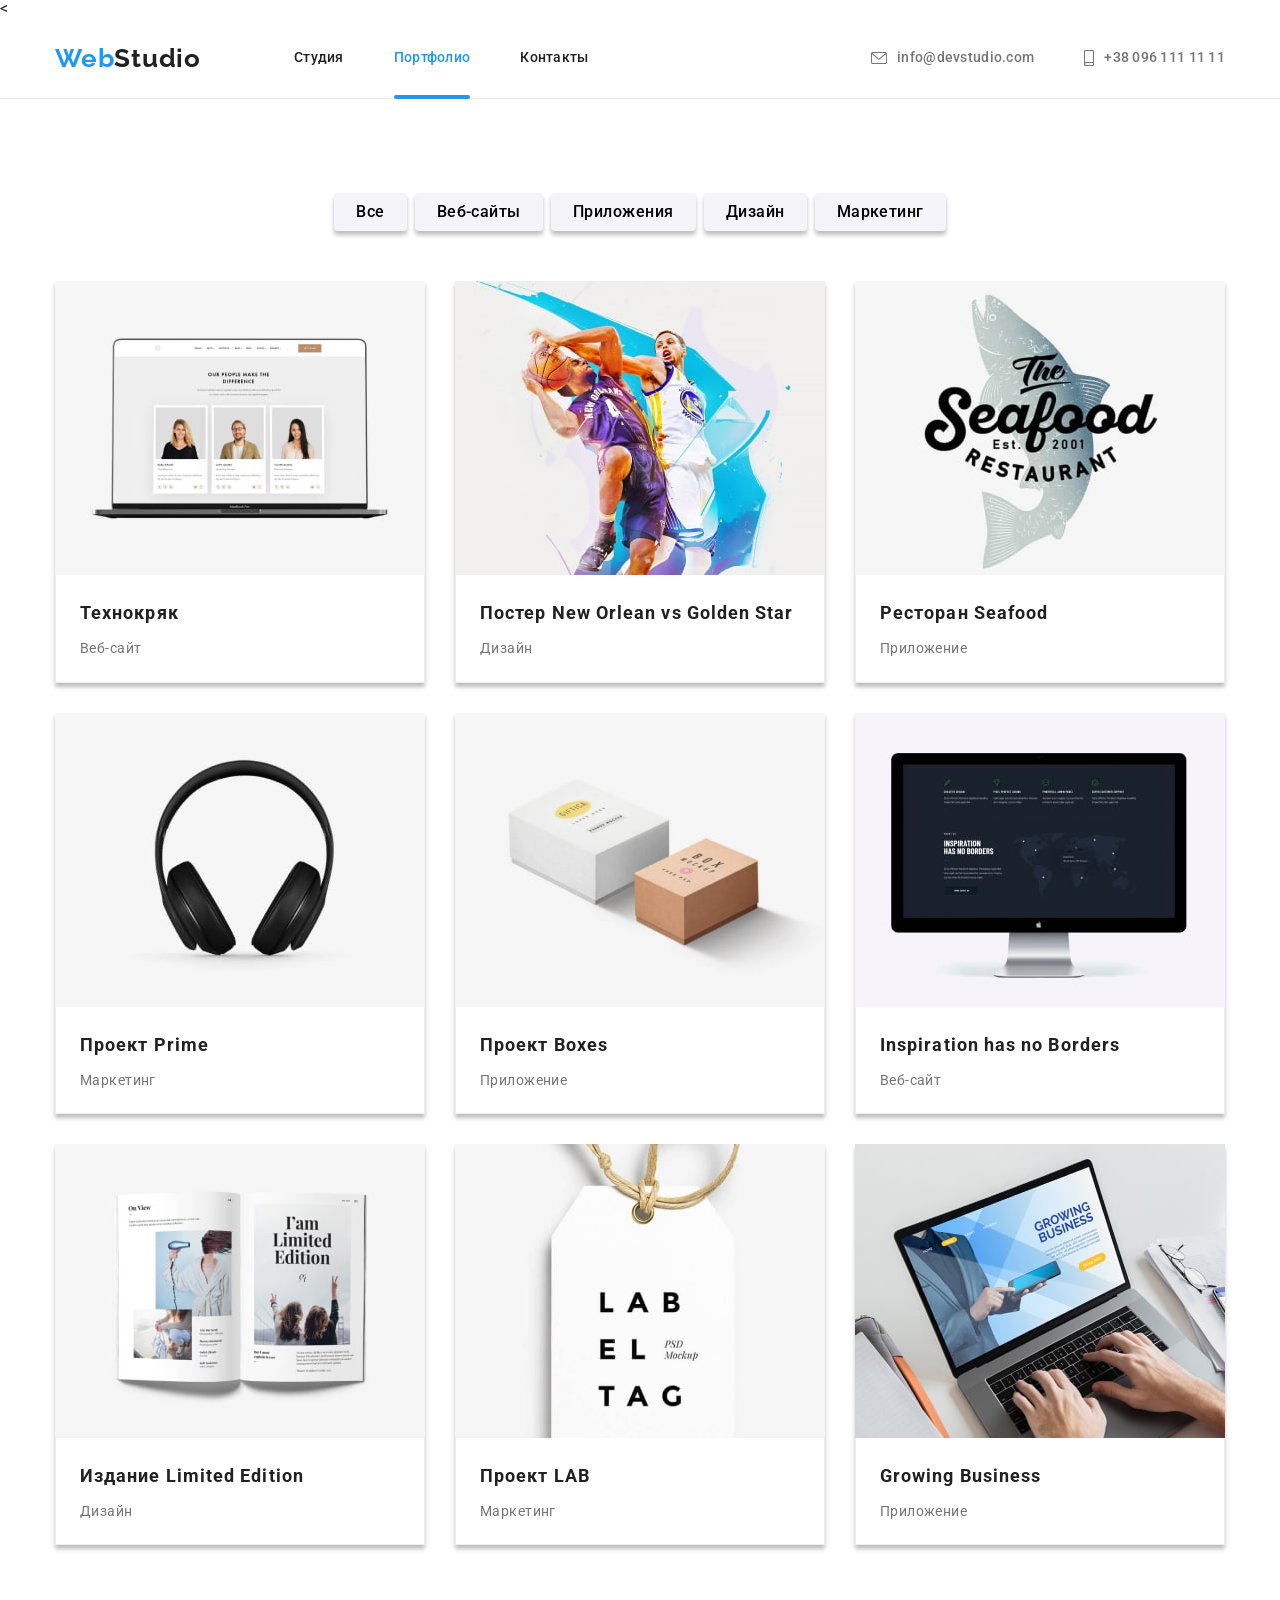
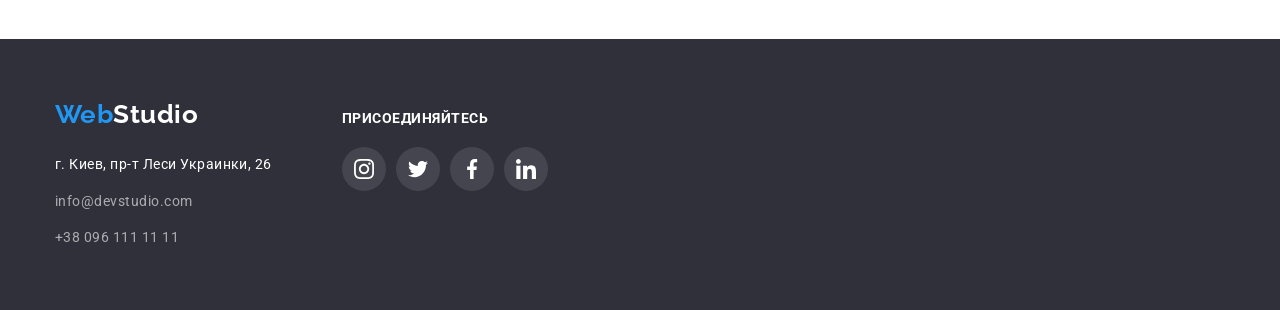
==== commit 3b7a12a1: "додає div" ====
--- a/portfolio.html
+++ b/portfolio.html
@@ -81,6 +81,7 @@
                     компании или частном лице.
                   </p>
                 </div>
+              </div>
               <div class="card-subscribe">
                 <h3 class="porfolio-subtitle">Технокряк</h3>
                 <p class="portfolio-text">Веб-сайт</p>
